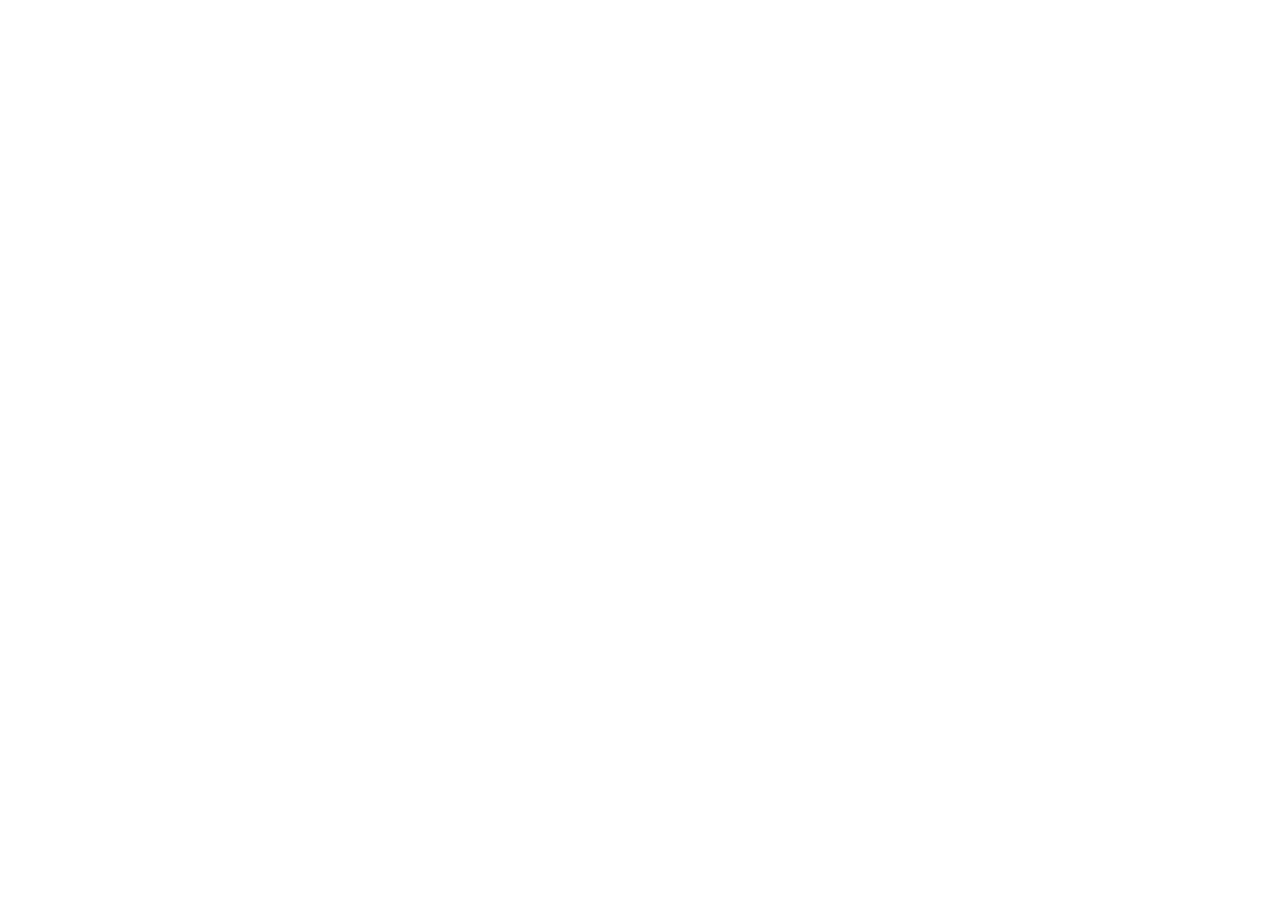
==== index.html @ 8f483d6b "chore: initialize project structure and configuration Set up the core project boilerplate, including" ====
<!doctype html>
<html lang="en">
  <head>
    <meta charset="UTF-8" />
    <meta name="viewport" content="width=device-width, initial-scale=1.0" />
    <title>Social Sales Starter — Free 7-Lesson Course</title>
    <meta
      name="description"
      content="A free, practical 7-lesson self-paced course on selling with social media. Written lessons, audio playback, and interactive practice tools by Nsengiyumva Bruce of Bruce Digital 360, Kigali."
    />
    <meta name="author" content="Nsengiyumva Bruce" />
    <meta property="og:title" content="Social Sales Starter" />
    <meta
      property="og:description"
      content="A free, practical 7-lesson course on selling with social media. Read it, listen to it, and build your sales system."
    />
    <meta property="og:type" content="website" />
    <meta name="twitter:card" content="summary_large_image" />
    <link
      rel="icon"
      href="data:image/svg+xml,%3Csvg xmlns=%27http://www.w3.org/2000/svg%27 viewBox=%270 0 64 64%27%3E%3Crect width=%2764%27 height=%2764%27 rx=%2714%27 fill=%27%231B4FB8%27/%3E%3Ctext x=%2732%27 y=%2745%27 font-size=%2738%27 font-family=%27Arial,sans-serif%27 font-weight=%27700%27 text-anchor=%27middle%27 fill=%27white%27%3EB%3C/text%3E%3C/svg%3E"
    />
    <link rel="preconnect" href="https://fonts.googleapis.com" />
    <link rel="preconnect" href="https://fonts.gstatic.com" crossorigin />
    <link
      href="https://fonts.googleapis.com/css2?family=Bricolage+Grotesque:opsz,wght@12..96,600;12..96,700;12..96,800&family=IBM+Plex+Mono:wght@400;500;600&family=Plus+Jakarta+Sans:wght@400;500;600;700&display=swap"
      rel="stylesheet"
    />
  </head>
  <body>
    <div id="root"></div>
    <script type="module" src="/src/main.tsx"></script>
  </body>
</html>
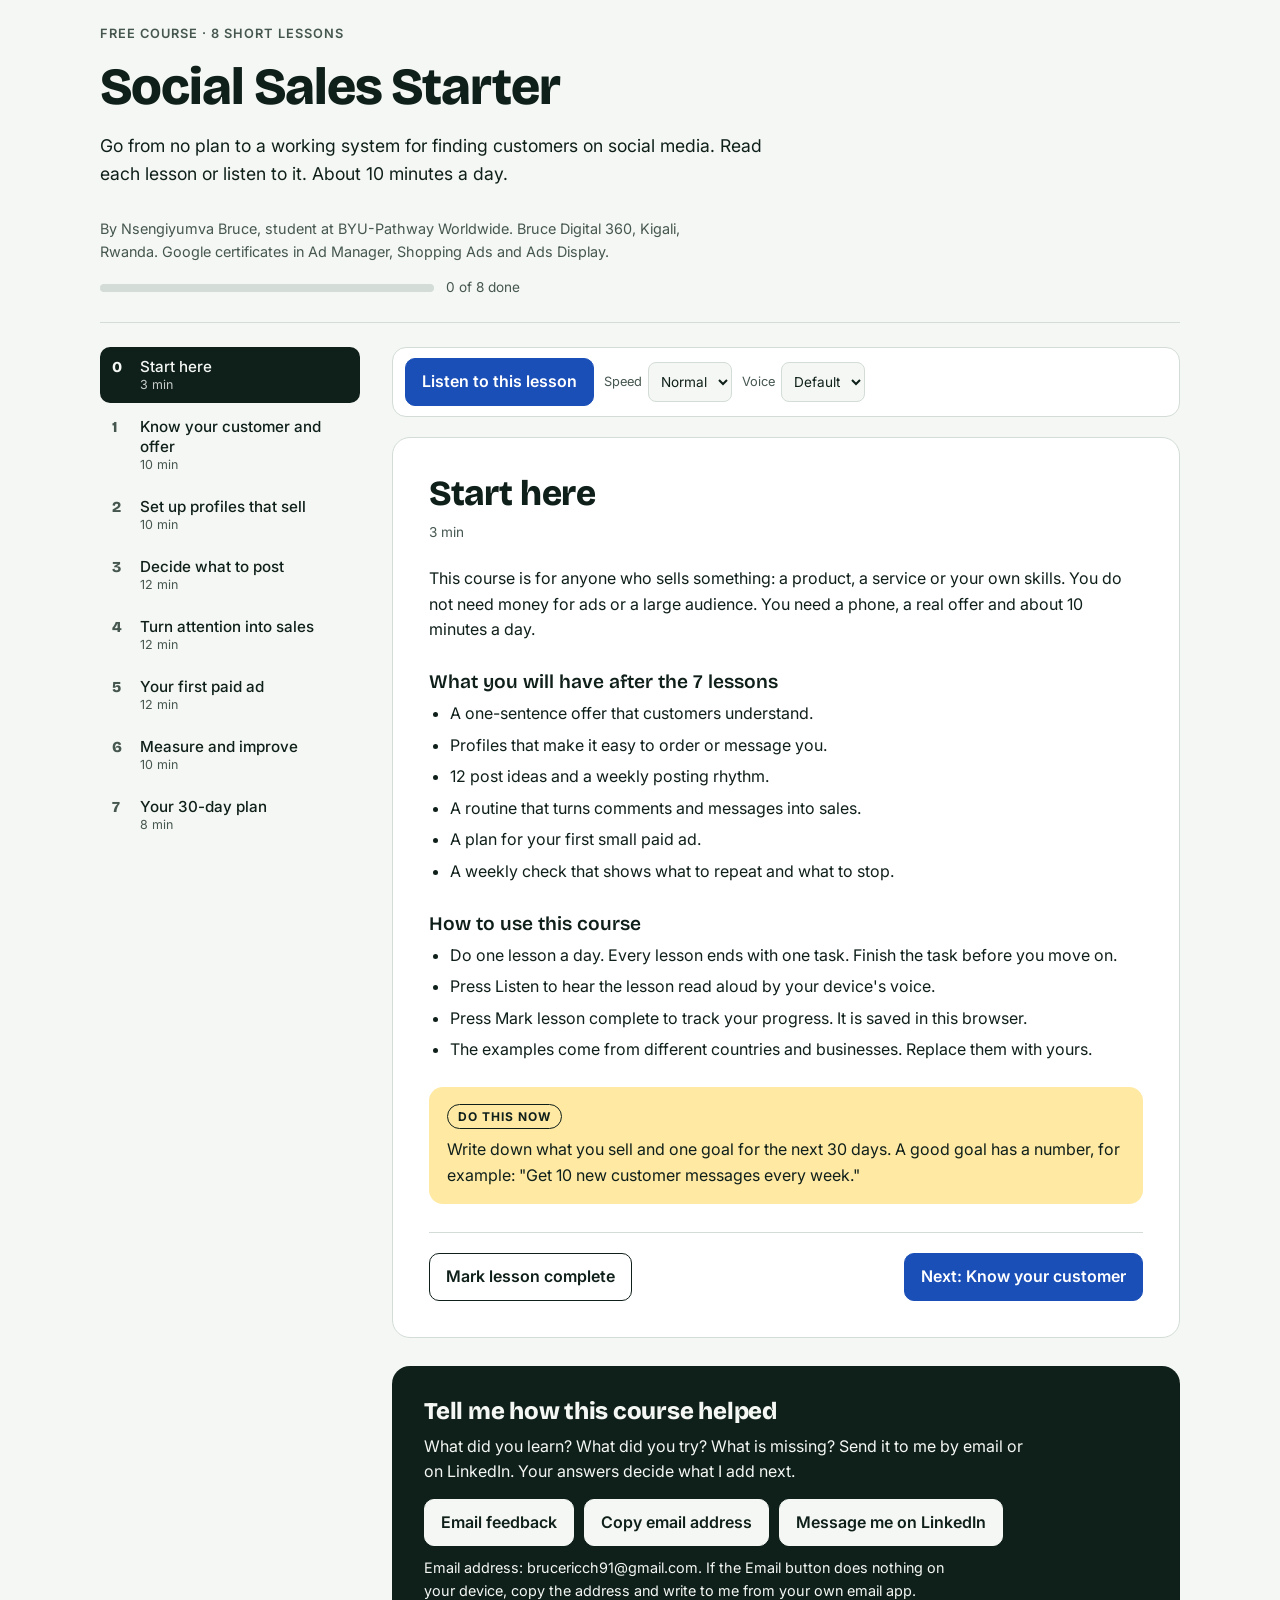
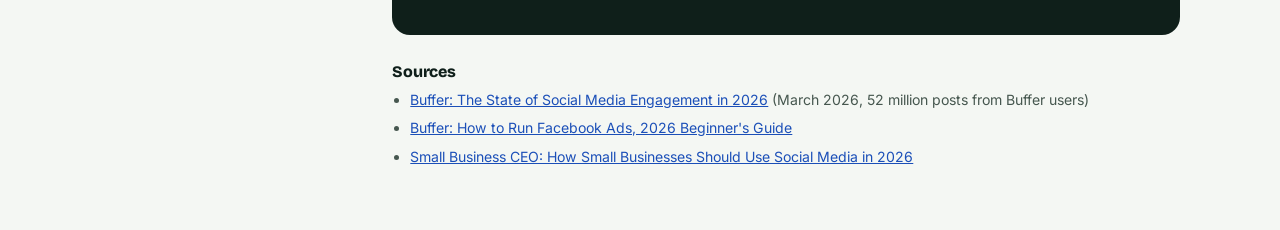
==== commit d296f599: "Add files via upload" ====
--- a/index.html
+++ b/index.html
@@ -1,34 +1,836 @@
 <!doctype html>
 <html lang="en">
-  <head>
-    <meta charset="UTF-8" />
-    <meta name="viewport" content="width=device-width, initial-scale=1.0" />
-    <title>Social Sales Starter — Free 7-Lesson Course</title>
-    <meta
-      name="description"
-      content="A free, practical 7-lesson self-paced course on selling with social media. Written lessons, audio playback, and interactive practice tools by Nsengiyumva Bruce of Bruce Digital 360, Kigali."
-    />
-    <meta name="author" content="Nsengiyumva Bruce" />
-    <meta property="og:title" content="Social Sales Starter" />
-    <meta
-      property="og:description"
-      content="A free, practical 7-lesson course on selling with social media. Read it, listen to it, and build your sales system."
-    />
-    <meta property="og:type" content="website" />
-    <meta name="twitter:card" content="summary_large_image" />
-    <link
-      rel="icon"
-      href="data:image/svg+xml,%3Csvg xmlns=%27http://www.w3.org/2000/svg%27 viewBox=%270 0 64 64%27%3E%3Crect width=%2764%27 height=%2764%27 rx=%2714%27 fill=%27%231B4FB8%27/%3E%3Ctext x=%2732%27 y=%2745%27 font-size=%2738%27 font-family=%27Arial,sans-serif%27 font-weight=%27700%27 text-anchor=%27middle%27 fill=%27white%27%3EB%3C/text%3E%3C/svg%3E"
-    />
-    <link rel="preconnect" href="https://fonts.googleapis.com" />
-    <link rel="preconnect" href="https://fonts.gstatic.com" crossorigin />
-    <link
-      href="https://fonts.googleapis.com/css2?family=Bricolage+Grotesque:opsz,wght@12..96,600;12..96,700;12..96,800&family=IBM+Plex+Mono:wght@400;500;600&family=Plus+Jakarta+Sans:wght@400;500;600;700&display=swap"
-      rel="stylesheet"
-    />
-  </head>
-  <body>
-    <div id="root"></div>
-    <script type="module" src="/src/main.tsx"></script>
-  </body>
+<head>
+<meta charset="utf-8">
+<meta name="viewport" content="width=device-width,initial-scale=1">
+<meta name="description" content="A free 8-lesson course on selling with social media. Written lessons, audio playback and practice tools, by Nsengiyumva Bruce of Bruce Digital 360, Kigali.">
+<meta name="author" content="Nsengiyumva Bruce">
+<meta property="og:type" content="website">
+<meta property="og:title" content="Social Sales Starter">
+<meta property="og:description" content="A free 8-lesson course on selling with social media. Read it or listen to it.">
+<meta name="twitter:card" content="summary">
+<meta name="theme-color" content="#0F1F1A">
+<link rel="icon" href="data:image/svg+xml,%3Csvg xmlns=%27http://www.w3.org/2000/svg%27 viewBox=%270 0 64 64%27%3E%3Crect width=%2764%27 height=%2764%27 rx=%2714%27 fill=%27%231B4FB8%27/%3E%3Ctext x=%2732%27 y=%2745%27 font-size=%2738%27 font-family=%27Arial,sans-serif%27 font-weight=%27700%27 text-anchor=%27middle%27 fill=%27white%27%3EB%3C/text%3E%3C/svg%3E">
+<style>:root{color-scheme:light}[hidden]{display:none!important}img{max-width:100%}</style>
+<title>Social Sales Starter</title>
+<link rel="stylesheet" href="https://fonts.googleapis.com/css2?family=Bricolage+Grotesque:opsz,wght@12..96,600;800&family=Inter:wght@400;500;600&display=swap">
+<style>
+/* Layout: a course shell. Lesson list on the left (a scrolling strip on phones), one lesson at a time on the right, listen bar above it. */
+:root{
+  --bg:#F4F7F3;
+  --surface:#FFFFFF;
+  --ink:#0F1F1A;
+  --muted:#46574F;
+  --line:#D3DCD6;
+  --accent:#1B4FB8;
+  --accent-ink:#FFFFFF;
+  --sun:#FFE9A3;
+  --sun-ink:#0F1F1A;
+  --leaf:#1E6F46;
+  --leaf-soft:#DDF1E5;
+  --warn:#9A3412;
+  --warn-soft:#FDE8DC;
+  --f-display:'Bricolage Grotesque','Segoe UI',system-ui,sans-serif;
+  --f-body:'Inter','Segoe UI',system-ui,-apple-system,sans-serif;
+}
+@media (prefers-color-scheme: dark){
+  :root:not([data-theme="light"]){
+    --bg:#0C1512;--surface:#141F1B;--ink:#EAF1ED;--muted:#A6B6AE;--line:#27372F;
+    --accent:#8FB3FF;--accent-ink:#0C1512;--sun:#3B3312;--sun-ink:#F6EBC0;
+    --leaf:#6EDBA2;--leaf-soft:#12301F;--warn:#FFB38A;--warn-soft:#3A1D0F;
+    color-scheme:dark;
+  }
+}
+:root[data-theme="dark"]{
+  --bg:#0C1512;--surface:#141F1B;--ink:#EAF1ED;--muted:#A6B6AE;--line:#27372F;
+  --accent:#8FB3FF;--accent-ink:#0C1512;--sun:#3B3312;--sun-ink:#F6EBC0;
+  --leaf:#6EDBA2;--leaf-soft:#12301F;--warn:#FFB38A;--warn-soft:#3A1D0F;
+  color-scheme:dark;
+}
+*{box-sizing:border-box}
+body{
+  background:var(--bg);color:var(--ink);
+  font-family:var(--f-body);font-size:16px;line-height:1.6;
+  margin:0;
+  padding-left:max(16px,env(safe-area-inset-left,0px));
+  padding-right:max(16px,env(safe-area-inset-right,0px));
+  padding-block:24px 48px;
+}
+.wrap{max-width:1080px;margin:0 auto}
+h1,h2,h3{font-family:var(--f-display);line-height:1.15;text-wrap:balance;margin:0}
+h1{font-size:clamp(2rem,5vw,3.25rem);font-weight:800;letter-spacing:-0.02em}
+h2{font-size:clamp(1.6rem,3.4vw,2.2rem);font-weight:800;letter-spacing:-0.01em}
+h3{font-size:1.2rem;font-weight:600;margin-top:28px;margin-bottom:8px}
+p{margin:0 0 14px}
+ul,ol{margin:0 0 14px;padding-left:1.3em}
+li{margin-bottom:6px}
+a{color:var(--accent)}
+:focus-visible{outline:3px solid var(--accent);outline-offset:2px;border-radius:4px}
+h2:focus{outline:none}
+
+/* header */
+.top{display:grid;gap:14px;padding-bottom:24px;border-bottom:1px solid var(--line);margin-bottom:24px}
+.kicker{font-size:.8rem;font-weight:600;letter-spacing:.08em;text-transform:uppercase;color:var(--muted)}
+.lead{font-size:1.1rem;max-width:62ch;color:var(--ink)}
+.byline{font-size:.9rem;color:var(--muted);max-width:70ch;margin:0}
+.progress{display:flex;align-items:center;gap:12px;max-width:420px}
+.bar{flex:1;height:8px;border-radius:99px;background:var(--line);overflow:hidden}
+.bar i{display:block;height:100%;width:0;background:var(--leaf);transition:width .3s}
+.progress span{font-size:.85rem;color:var(--muted);white-space:nowrap}
+
+/* shell */
+.shell{display:grid;grid-template-columns:260px minmax(0,1fr);gap:32px;align-items:start}
+.toc{position:sticky;top:calc(16px + env(safe-area-inset-top,0px))}
+.toc ol{list-style:none;margin:0;padding:0;display:grid;gap:4px}
+.toc li{margin:0}
+.toc a{display:flex;gap:10px;align-items:baseline;padding:10px 12px;border-radius:10px;text-decoration:none;color:var(--ink);font-weight:500;font-size:.95rem;line-height:1.3;min-height:44px}
+.toc a:hover{background:var(--surface)}
+.toc a .n{font-family:var(--f-display);font-weight:800;color:var(--muted);min-width:1.2em}
+.toc a.on{background:var(--ink);color:var(--bg)}
+.toc a.on .n{color:var(--bg)}
+.toc a.finished .n::after{content:"";}
+.toc a.finished{box-shadow:inset 0 -3px 0 var(--leaf)}
+.toc small{display:block;font-weight:400;color:var(--muted);font-size:.78rem}
+.toc a.on small{color:var(--bg);opacity:.8}
+
+/* listen bar */
+.listen{display:flex;flex-wrap:wrap;gap:10px;align-items:center;background:var(--surface);border:1px solid var(--line);border-radius:14px;padding:10px 12px;margin-bottom:20px}
+.listen label{font-size:.8rem;color:var(--muted);display:flex;align-items:center;gap:6px}
+.listen select{font:inherit;font-size:.85rem;color:var(--ink);background:var(--bg);border:1px solid var(--line);border-radius:8px;padding:8px;max-width:200px;min-height:40px}
+.btn{font:inherit;font-weight:600;border-radius:10px;padding:10px 16px;min-height:44px;cursor:pointer;border:1px solid var(--ink);background:var(--surface);color:var(--ink)}
+.btn.primary{background:var(--accent);border-color:var(--accent);color:var(--accent-ink)}
+.btn:hover{filter:brightness(.96)}
+.btn[aria-pressed="true"]{background:var(--ink);color:var(--bg)}
+
+/* lesson */
+article{background:var(--surface);border:1px solid var(--line);border-radius:18px;padding:clamp(18px,4vw,36px)}
+.meta{display:flex;gap:10px;flex-wrap:wrap;color:var(--muted);font-size:.85rem;margin:8px 0 22px}
+.reading{background:var(--sun);color:var(--sun-ink);border-radius:6px;box-shadow:0 0 0 4px var(--sun)}
+.do{background:var(--sun);color:var(--sun-ink);border-radius:14px;padding:16px 18px;margin:24px 0}
+.do .tag{display:inline-block;font-size:.75rem;font-weight:700;letter-spacing:.08em;text-transform:uppercase;border:1.5px solid currentColor;border-radius:99px;padding:2px 10px;margin-bottom:8px}
+.do p:last-child,.do ul:last-child{margin-bottom:0}
+.note{font-size:.88rem;color:var(--muted)}
+.example{background:var(--bg);border:1px dashed var(--line);border-radius:12px;padding:12px 14px;margin:0 0 14px}
+.tool{background:var(--bg);border:1px solid var(--line);border-radius:14px;padding:16px;margin:20px 0}
+.tool h4{font-family:var(--f-display);font-size:1.05rem;margin:0 0 4px}
+.tool .hint{font-size:.82rem;color:var(--muted);margin-bottom:12px}
+.fields{display:grid;grid-template-columns:repeat(auto-fit,minmax(170px,1fr));gap:12px;margin-bottom:12px}
+.fields label{display:grid;gap:4px;font-size:.82rem;font-weight:600;min-width:0}
+.fields input{font:inherit;font-weight:400;color:var(--ink);background:var(--surface);border:1px solid var(--line);border-radius:8px;padding:10px;min-height:44px;width:100%}
+.out{background:var(--surface);border:1px solid var(--line);border-radius:12px;padding:12px 14px;font-weight:600}
+.results{display:grid;grid-template-columns:repeat(auto-fit,minmax(150px,1fr));gap:10px}
+.results div{background:var(--surface);border:1px solid var(--line);border-radius:12px;padding:10px 14px}
+.results b{display:block;font-family:var(--f-display);font-size:1.6rem;font-variant-numeric:tabular-nums}
+.results span{font-size:.8rem;color:var(--muted)}
+.check{display:flex;gap:10px;align-items:flex-start;margin-bottom:8px}
+.check input{width:22px;height:22px;margin-top:2px;flex:none;accent-color:var(--accent)}
+.check label{cursor:pointer}
+.week{background:var(--bg);border:1px solid var(--line);border-radius:14px;padding:14px 16px;margin-bottom:12px}
+.week h3{margin:0 0 8px;font-size:1.05rem}
+
+/* quiz */
+.quiz{border:1px solid var(--line);border-radius:14px;padding:16px;margin:24px 0}
+.quiz .q{font-weight:600;margin-bottom:10px}
+.quiz .tagq{font-size:.75rem;font-weight:700;letter-spacing:.08em;text-transform:uppercase;color:var(--muted);display:block;margin-bottom:4px}
+.opts{display:grid;gap:8px}
+.opt{font:inherit;text-align:left;color:var(--ink);background:var(--bg);border:1.5px solid var(--line);border-radius:10px;padding:10px 14px;min-height:44px;cursor:pointer}
+.opt:hover:not(:disabled){border-color:var(--ink)}
+.opt.ok{background:var(--leaf-soft);border-color:var(--leaf);color:var(--ink)}
+.opt.no{background:var(--warn-soft);border-color:var(--warn);color:var(--ink);text-decoration:line-through}
+.opt:disabled{cursor:default}
+.fb{margin:10px 0 0;font-size:.92rem}
+
+.lessonnav{display:flex;flex-wrap:wrap;gap:10px;justify-content:space-between;align-items:center;margin-top:28px;padding-top:20px;border-top:1px solid var(--line)}
+.lessonnav a.btn{text-decoration:none;display:inline-flex;align-items:center}
+.done-btn[aria-pressed="true"]{background:var(--leaf);border-color:var(--leaf);color:var(--bg)}
+
+/* feedback + sources */
+.feedback{margin-top:28px;background:var(--ink);color:var(--bg);border-radius:18px;padding:clamp(18px,4vw,32px)}
+.feedback h2{font-size:1.5rem}
+.feedback p{max-width:60ch;margin-top:8px}
+.feedback .row{display:flex;flex-wrap:wrap;gap:10px;margin-top:14px}
+.feedback .btn{background:var(--bg);color:var(--ink);border-color:var(--bg)}
+.feedback a.btn{text-decoration:none;display:inline-flex;align-items:center}
+.feedback .msg{font-size:.9rem;margin-top:10px;margin-bottom:0}
+.sources{margin-top:28px;font-size:.88rem;color:var(--muted)}
+.sources h2{font-size:1rem;color:var(--ink);margin-bottom:8px}
+
+@media (max-width:860px){
+  .shell{grid-template-columns:minmax(0,1fr);gap:20px}
+  .toc{position:static;overflow-x:auto;padding-bottom:6px}
+  .toc ol{display:flex;gap:8px;width:max-content}
+  .toc a{background:var(--surface);border:1px solid var(--line);white-space:nowrap}
+  .toc small{display:none}
+}
+@media (prefers-reduced-motion:reduce){.bar i{transition:none}}
+</style>
+
+</head>
+<body>
+<div class="wrap">
+<header class="top">
+  <span class="kicker">Free course · 8 short lessons</span>
+  <h1>Social Sales Starter</h1>
+  <p class="lead">Go from no plan to a working system for finding customers on social media. Read each lesson or listen to it. About 10 minutes a day.</p>
+  <p class="byline">By Nsengiyumva Bruce, student at BYU-Pathway Worldwide. Bruce Digital 360, Kigali, Rwanda. Google certificates in Ad Manager, Shopping Ads and Ads Display.</p>
+  <div class="progress" aria-live="polite"><div class="bar" aria-hidden="true"><i id="bar"></i></div><span id="ptext">0 of 8 done</span></div>
+</header>
+
+<div class="shell">
+<nav class="toc" aria-label="Lessons">
+  <ol>
+    <li><a href="#start"><span class="n">0</span><span>Start here<small>3 min</small></span></a></li>
+    <li><a href="#lesson-1"><span class="n">1</span><span>Know your customer and offer<small>10 min</small></span></a></li>
+    <li><a href="#lesson-2"><span class="n">2</span><span>Set up profiles that sell<small>10 min</small></span></a></li>
+    <li><a href="#lesson-3"><span class="n">3</span><span>Decide what to post<small>12 min</small></span></a></li>
+    <li><a href="#lesson-4"><span class="n">4</span><span>Turn attention into sales<small>12 min</small></span></a></li>
+    <li><a href="#lesson-5"><span class="n">5</span><span>Your first paid ad<small>12 min</small></span></a></li>
+    <li><a href="#lesson-6"><span class="n">6</span><span>Measure and improve<small>10 min</small></span></a></li>
+    <li><a href="#lesson-7"><span class="n">7</span><span>Your 30-day plan<small>8 min</small></span></a></li>
+  </ol>
+</nav>
+
+<main>
+<div class="listen no-say" id="listen" hidden>
+  <button type="button" class="btn primary" id="listenBtn" aria-pressed="false">Listen to this lesson</button>
+  <label for="rate">Speed
+    <select id="rate"><option value="0.85">Slow</option><option value="1" selected>Normal</option><option value="1.15">Fast</option></select>
+  </label>
+  <label for="voice">Voice
+    <select id="voice"><option value="">Default</option></select>
+  </label>
+</div>
+
+<!-- LESSON 0 -->
+<article id="start" tabindex="-1">
+  <h2 tabindex="-1">Start here</h2>
+  <div class="meta"><span>3 min</span></div>
+  <p>This course is for anyone who sells something: a product, a service or your own skills. You do not need money for ads or a large audience. You need a phone, a real offer and about 10 minutes a day.</p>
+  <h3>What you will have after the 7 lessons</h3>
+  <ul>
+    <li>A one-sentence offer that customers understand.</li>
+    <li>Profiles that make it easy to order or message you.</li>
+    <li>12 post ideas and a weekly posting rhythm.</li>
+    <li>A routine that turns comments and messages into sales.</li>
+    <li>A plan for your first small paid ad.</li>
+    <li>A weekly check that shows what to repeat and what to stop.</li>
+  </ul>
+  <h3>How to use this course</h3>
+  <ul>
+    <li>Do one lesson a day. Every lesson ends with one task. Finish the task before you move on.</li>
+    <li>Press Listen to hear the lesson read aloud by your device's voice.</li>
+    <li>Press Mark lesson complete to track your progress. It is saved in this browser.</li>
+    <li>The examples come from different countries and businesses. Replace them with yours.</li>
+  </ul>
+  <div class="do"><span class="tag">Do this now</span>
+    <p>Write down what you sell and one goal for the next 30 days. A good goal has a number, for example: "Get 10 new customer messages every week."</p>
+  </div>
+  <div class="lessonnav no-say">
+    <button type="button" class="btn done-btn" data-lesson="start" aria-pressed="false">Mark lesson complete</button>
+    <a class="btn primary" href="#lesson-1">Next: Know your customer</a>
+  </div>
+</article>
+
+<!-- LESSON 1 -->
+<article id="lesson-1" tabindex="-1" hidden>
+  <h2 tabindex="-1">Know your customer and your offer</h2>
+  <div class="meta"><span>Lesson 1 of 7</span><span>10 min</span></div>
+  <p>Most posts fail because they speak to everyone. When you try to reach everyone, nobody feels the post is meant for them. Start with one type of customer.</p>
+  <h3>Describe one customer</h3>
+  <ul>
+    <li>Who are they? Think of age, job and place.</li>
+    <li>What problem do they want solved?</li>
+    <li>Which app do they already open every day?</li>
+  </ul>
+  <h3>Write your offer in one sentence</h3>
+  <p>Use this pattern: I help [who] get [result] with [what you sell].</p>
+  <div class="example"><p><strong>Example:</strong> I help small cafés get more walk-in customers with eye-catching Instagram posts.</p><p style="margin:0"><strong>Example:</strong> I help office workers in Nairobi get tailored shirts delivered in one week.</p></div>
+  <div class="tool no-say">
+    <h4>Offer builder</h4>
+    <p class="hint">Example values are filled in. Replace them with your own.</p>
+    <div class="fields">
+      <label for="of-who">Who you help<input id="of-who" type="text" value="small cafés" autocomplete="off"></label>
+      <label for="of-res">The result they get<input id="of-res" type="text" value="more walk-in customers" autocomplete="off"></label>
+      <label for="of-what">What you sell<input id="of-what" type="text" value="eye-catching Instagram posts" autocomplete="off"></label>
+    </div>
+    <p class="out" id="offer-out" style="margin-bottom:10px"></p>
+    <button type="button" class="btn" data-copy="offer-out">Copy sentence</button>
+  </div>
+  <h3>Choose where to start</h3>
+  <p>Pick one or two platforms, not five. Go where your customer already spends time.</p>
+  <ul>
+    <li><strong>WhatsApp and Facebook:</strong> good for local customers who like to chat before they buy.</li>
+    <li><strong>Instagram:</strong> good for products that look good in photos, such as food, fashion, beauty and crafts.</li>
+    <li><strong>TikTok:</strong> short videos that can reach people who do not follow you yet.</li>
+    <li><strong>LinkedIn:</strong> good for services, business customers and professional skills.</li>
+  </ul>
+  <div class="do"><span class="tag">Do this now</span>
+    <p>Write your customer description and your offer sentence. Choose your first platform.</p>
+  </div>
+  <div class="quiz no-say" data-quiz data-explain="It names who you help, the result they get and what you sell. The other two could describe any business.">
+    <span class="tagq">Check yourself</span>
+    <p class="q">Which offer sentence is strongest?</p>
+    <div class="opts">
+      <button type="button" class="opt">We sell good quality products for everyone.</button>
+      <button type="button" class="opt" data-ok="1">I help busy parents in Kigali get fresh lunch boxes delivered before noon.</button>
+      <button type="button" class="opt">Best prices. Follow us for more!</button>
+    </div>
+    <p class="fb" hidden></p>
+  </div>
+  <div class="lessonnav no-say">
+    <a class="btn" href="#start">Back</a>
+    <button type="button" class="btn done-btn" data-lesson="lesson-1" aria-pressed="false">Mark lesson complete</button>
+    <a class="btn primary" href="#lesson-2">Next: Set up profiles</a>
+  </div>
+</article>
+
+<!-- LESSON 2 -->
+<article id="lesson-2" tabindex="-1" hidden>
+  <h2 tabindex="-1">Set up profiles that sell</h2>
+  <div class="meta"><span>Lesson 2 of 7</span><span>10 min</span></div>
+  <p>When someone likes one of your posts, the next thing they do is open your profile. If it is unclear, they leave. A good profile answers three questions in five seconds: what do you sell, who is it for and how do I order?</p>
+  <h3>The five parts of a strong profile</h3>
+  <ul>
+    <li><strong>Name and photo:</strong> use the same name and the same logo or face photo on every platform so people recognise you.</li>
+    <li><strong>Bio:</strong> say what you sell, who it is for, where you work and how to order.</li>
+    <li><strong>One link:</strong> send people to the place where you want them to go, such as your WhatsApp chat link, your catalog or your website.</li>
+    <li><strong>Contact button:</strong> turn on the call, message or email button so ordering takes one tap.</li>
+    <li><strong>Pinned or featured post:</strong> show your best offer or best customer result at the top.</li>
+  </ul>
+  <div class="example"><p style="margin:0"><strong>Example bio:</strong> Fresh lunch boxes for busy workers in Kigali. Order before 10:00, delivered by 12:00. Tap the link to order on WhatsApp.</p></div>
+  <h3>Use a business account</h3>
+  <p>On Instagram, TikTok and Facebook, switch to a business or professional account. It is free and shows statistics about who sees your posts. You will use those numbers in lesson 6.</p>
+  <h3>Try WhatsApp Business</h3>
+  <p>WhatsApp Business is a free app for small businesses. It lets you add a business profile, a product catalog, quick replies for common questions and labels to organise customers. Features differ between countries, so check WhatsApp's help pages for the current steps.</p>
+  <div class="do"><span class="tag">Do this now</span>
+    <p>Tick each item when your profile has it.</p>
+    <div class="no-say">
+      <div class="check"><input type="checkbox" id="p1" data-key="p1"><label for="p1">Same name and photo on every platform</label></div>
+      <div class="check"><input type="checkbox" id="p2" data-key="p2"><label for="p2">Bio with what I sell, who for, where and how to order</label></div>
+      <div class="check"><input type="checkbox" id="p3" data-key="p3"><label for="p3">One link that leads to ordering</label></div>
+      <div class="check"><input type="checkbox" id="p4" data-key="p4"><label for="p4">Contact button turned on</label></div>
+      <div class="check"><input type="checkbox" id="p5" data-key="p5"><label for="p5">Business account switched on</label></div>
+    </div>
+  </div>
+  <div class="quiz no-say" data-quiz data-explain="It says what you sell, where, how fast and how to order. The other bios give a customer nothing to act on.">
+    <span class="tagq">Check yourself</span>
+    <p class="q">Which bio is best?</p>
+    <div class="opts">
+      <button type="button" class="opt">Welcome to my page.</button>
+      <button type="button" class="opt">Follow for follow.</button>
+      <button type="button" class="opt" data-ok="1">Tailor in Nairobi. Shirts made in 7 days. Tap to chat on WhatsApp.</button>
+    </div>
+    <p class="fb" hidden></p>
+  </div>
+  <div class="lessonnav no-say">
+    <a class="btn" href="#lesson-1">Back</a>
+    <button type="button" class="btn done-btn" data-lesson="lesson-2" aria-pressed="false">Mark lesson complete</button>
+    <a class="btn primary" href="#lesson-3">Next: What to post</a>
+  </div>
+</article>
+
+<!-- LESSON 3 -->
+<article id="lesson-3" tabindex="-1" hidden>
+  <h2 tabindex="-1">Decide what to post</h2>
+  <div class="meta"><span>Lesson 3 of 7</span><span>12 min</span></div>
+  <p>Consistency beats perfection. In a 2026 study of more than 52 million posts, Buffer found that accounts that skipped a week grew followers below their own normal rate, and that posting one or two times a week was clearly better than staying silent. Two or three good posts a week is enough to start, if you can keep it up.</p>
+  <h3>Five kinds of posts</h3>
+  <ul>
+    <li><strong>Show:</strong> your product or service in real use.</li>
+    <li><strong>Teach:</strong> one useful tip your customer can use today.</li>
+    <li><strong>Prove:</strong> customer photos, reviews and results.</li>
+    <li><strong>Behind the scenes:</strong> how you make it and who is on your team.</li>
+    <li><strong>Offer:</strong> a clear invitation to buy or to message you.</li>
+  </ul>
+  <p>A common rule of thumb is about four helpful posts for every one direct offer. It is a guideline, not a law, so test what works for your audience.</p>
+  <h3>Pick the right format</h3>
+  <ul>
+    <li><strong>Carousels</strong> (several slides you swipe): in Buffer's data they had the highest engagement on LinkedIn, about 21.8%, and on Instagram, about 6.9%.</li>
+    <li><strong>Short videos:</strong> on Instagram, Reels reached more people than carousels, while carousels earned more engagement. Videos shot on a phone can work better than polished ones.</li>
+    <li><strong>Photos and text:</strong> still useful, especially on Facebook, where all formats performed close together.</li>
+  </ul>
+  <p class="note">Buffer's data comes from posts scheduled through Buffer, so use the numbers as a guide, not a rule for every country.</p>
+  <h3>A simple post formula</h3>
+  <ul>
+    <li><strong>Hook:</strong> the first line or the first seconds make people stop.</li>
+    <li><strong>Value:</strong> give the tip, the proof or the story.</li>
+    <li><strong>Call to action:</strong> tell people what to do next, for example "Message me to order."</li>
+  </ul>
+  <h3>A weekly rhythm to start with</h3>
+  <ul>
+    <li>Monday: Teach.</li>
+    <li>Wednesday: Show.</li>
+    <li>Friday: Prove, and an Offer every second week.</li>
+  </ul>
+  <h3>Starter ideas</h3>
+  <ul>
+    <li>The three mistakes customers make when buying what you sell.</li>
+    <li>How your product is made, in 30 seconds.</li>
+    <li>A before and after.</li>
+    <li>The question customers ask you most.</li>
+    <li>A customer story, with their permission.</li>
+    <li>Your price list and how to order.</li>
+    <li>Meet the person behind the business.</li>
+    <li>A myth and the fact about your product.</li>
+  </ul>
+  <p>Treat posting time as a test, not a rule. Try two different times for a month and keep the better one.</p>
+  <div class="do"><span class="tag">Do this now</span>
+    <p>Write 12 post ideas: three posts a week for four weeks. Then publish the first one today.</p>
+  </div>
+  <div class="quiz no-say" data-quiz data-explain="Buffer's data shows that posting regularly, even once or twice a week, beats going silent. Waiting for perfect usually means not posting.">
+    <span class="tagq">Check yourself</span>
+    <p class="q">A friend stops posting for two weeks to make one perfect video. What is the better approach?</p>
+    <div class="opts">
+      <button type="button" class="opt">Wait until the video is perfect.</button>
+      <button type="button" class="opt" data-ok="1">Post simple things once or twice a week while you work on the video.</button>
+      <button type="button" class="opt">Post ten times in one day, then stop.</button>
+    </div>
+    <p class="fb" hidden></p>
+  </div>
+  <div class="lessonnav no-say">
+    <a class="btn" href="#lesson-2">Back</a>
+    <button type="button" class="btn done-btn" data-lesson="lesson-3" aria-pressed="false">Mark lesson complete</button>
+    <a class="btn primary" href="#lesson-4">Next: Turn attention into sales</a>
+  </div>
+</article>
+
+<!-- LESSON 4 -->
+<article id="lesson-4" tabindex="-1" hidden>
+  <h2 tabindex="-1">Turn attention into sales</h2>
+  <div class="meta"><span>Lesson 4 of 7</span><span>12 min</span></div>
+  <p>Likes do not pay your bills. Conversations do. This lesson is about what you do after someone shows interest.</p>
+  <h3>Reply to every comment</h3>
+  <p>Buffer found that posts where the account replied to comments had higher engagement than the same account's other posts: about 30% higher on LinkedIn and about 21% higher on Instagram. This shows a link, not proof that replying is the cause. Replying costs nothing, so try it.</p>
+  <ul>
+    <li>Reply within a few hours when you can.</li>
+    <li>Ask a question back to keep the conversation going.</li>
+    <li>Give the price in public when you can, and move details such as address and payment to private messages.</li>
+  </ul>
+  <h3>A simple sales conversation</h3>
+  <ol>
+    <li>Greet the person and thank them.</li>
+    <li>Ask what they need.</li>
+    <li>Recommend one option, not ten.</li>
+    <li>Give the price, the delivery time and how to pay.</li>
+    <li>Ask for the order: "Shall I prepare it for you today?"</li>
+    <li>Follow up after delivery and ask for a review.</li>
+  </ol>
+  <div class="tool no-say">
+    <h4>Three replies you can copy</h4>
+    <p class="hint">Change the words in brackets.</p>
+    <p class="example" id="s1">Hello, thanks for your message. What are you looking for today?</p>
+    <button type="button" class="btn" data-copy="s1" style="margin-bottom:12px">Copy greeting</button>
+    <p class="example" id="s2">The price is [price] and delivery takes [time]. Send me your location and I will confirm the total.</p>
+    <button type="button" class="btn" data-copy="s2" style="margin-bottom:12px">Copy price reply</button>
+    <p class="example" id="s3">Hello, did your order arrive well? If you are happy, could you send me a photo or one sentence about it? I will only post it with your permission.</p>
+    <button type="button" class="btn" data-copy="s3">Copy follow-up</button>
+  </div>
+  <h3>Collect proof</h3>
+  <p>After each happy sale, ask for a photo or a one-sentence review, and ask permission before you post it. Real customer proof is the strongest post you can make.</p>
+  <h3>Track your leads</h3>
+  <p>A notebook or a simple spreadsheet is enough. Use these columns: name, where they came from, what they want, status (new, talking or paid) and the date to follow up.</p>
+  <div class="do"><span class="tag">Do this now</span>
+    <p>Reply to every comment and message from the last seven days. Then start your lead list.</p>
+  </div>
+  <div class="quiz no-say" data-quiz data-explain="A public answer with the price shows you are open and saves the customer a step. Asking for their location moves the sale into a private chat.">
+    <span class="tagq">Check yourself</span>
+    <p class="q">Someone comments "Price?" on your post. What is the best reply?</p>
+    <div class="opts">
+      <button type="button" class="opt">Check your inbox.</button>
+      <button type="button" class="opt" data-ok="1">The price is [price] and delivery takes 2 days. Message me your location and I will confirm.</button>
+      <button type="button" class="opt">Do not reply. They will ask again.</button>
+    </div>
+    <p class="fb" hidden></p>
+  </div>
+  <div class="lessonnav no-say">
+    <a class="btn" href="#lesson-3">Back</a>
+    <button type="button" class="btn done-btn" data-lesson="lesson-4" aria-pressed="false">Mark lesson complete</button>
+    <a class="btn primary" href="#lesson-5">Next: Your first paid ad</a>
+  </div>
+</article>
+
+<!-- LESSON 5 -->
+<article id="lesson-5" tabindex="-1" hidden>
+  <h2 tabindex="-1">Your first paid ad</h2>
+  <div class="meta"><span>Lesson 5 of 7</span><span>12 min</span></div>
+  <p>Ads can speed things up, but only after the basics work. Run an ad when you have a clear offer, a profile that makes ordering easy and a few posts that people responded to. Then put money behind the post that already did best. Paid ads amplify what works. They do not fix what does not.</p>
+  <h3>Steps in Meta Ads Manager</h3>
+  <p>This covers Facebook and Instagram ads.</p>
+  <ol>
+    <li><strong>Prepare:</strong> have a Facebook Page and a payment method added.</li>
+    <li><strong>Choose an objective.</strong> Meta offers six: Awareness, Traffic, Engagement, Leads, App promotion and Sales. Many local businesses start by sending people to a message chat on WhatsApp, Messenger or Instagram.</li>
+    <li><strong>Set the audience:</strong> location, age and language first, then interests. Keep it broad at the start.</li>
+    <li><strong>Set a budget.</strong> The minimum is $1 per day per ad set. Below roughly $5 a day you mostly learn direction, not firm results.</li>
+    <li><strong>Make the ad:</strong> one clear image or short video, short text and always a call-to-action button. Check image sizes so nothing is cropped.</li>
+    <li><strong>Publish and wait.</strong> Review usually takes up to 24 hours. Wait three to seven days before you judge. Day-one results are often misleading.</li>
+  </ol>
+  <p class="note">Menus and names change from time to time. Check Meta's Help Center for the current steps. This course is not affiliated with Meta.</p>
+  <div class="tool no-say">
+    <h4>Test budget calculator</h4>
+    <p class="hint">Example values are filled in. Use your own currency and the cost per click you see in Ads Manager.</p>
+    <div class="fields">
+      <label for="b-day">Budget per day<input id="b-day" type="number" min="0" step="any" value="5"></label>
+      <label for="b-days">Number of days<input id="b-days" type="number" min="1" step="1" value="7"></label>
+      <label for="b-cpc">Cost per click<input id="b-cpc" type="number" min="0" step="any" value="0.5"></label>
+    </div>
+    <div class="results">
+      <div><b id="b-total">-</b><span>Total you will spend</span></div>
+      <div><b id="b-clicks">-</b><span>Estimated clicks</span></div>
+    </div>
+  </div>
+  <p>Cost per click varies widely by country and industry. One US-based figure quoted by Buffer puts the average across industries at $1.72, ranging from $0.45 for apparel to $3.77 for finance. Your local cost may be very different. After the first week, use your own Ads Manager numbers.</p>
+  <h3>Common mistakes</h3>
+  <ul>
+    <li>Starting with no goal.</li>
+    <li>Judging the ad after one day.</li>
+    <li>Spending so little that you learn nothing.</li>
+    <li>Changing many things at once. Change one thing at a time, such as the image or the text, so you know what made the difference.</li>
+  </ul>
+  <div class="do"><span class="tag">Do this now</span>
+    <p>Choose your best post from the last month. Write the goal for a 7-day test and a budget you can afford to lose.</p>
+  </div>
+  <div class="quiz no-say" data-quiz data-explain="Day-one results are often misleading. Give the ad three to seven days, then decide what to change.">
+    <span class="tagq">Check yourself</span>
+    <p class="q">Your ad has run for one day with no sales. What should you do?</p>
+    <div class="opts">
+      <button type="button" class="opt">Delete it and quit ads.</button>
+      <button type="button" class="opt">Triple the budget.</button>
+      <button type="button" class="opt" data-ok="1">Wait three to seven days, then judge the results.</button>
+    </div>
+    <p class="fb" hidden></p>
+  </div>
+  <div class="lessonnav no-say">
+    <a class="btn" href="#lesson-4">Back</a>
+    <button type="button" class="btn done-btn" data-lesson="lesson-5" aria-pressed="false">Mark lesson complete</button>
+    <a class="btn primary" href="#lesson-6">Next: Measure and improve</a>
+  </div>
+</article>
+
+<!-- LESSON 6 -->
+<article id="lesson-6" tabindex="-1" hidden>
+  <h2 tabindex="-1">Measure and improve</h2>
+  <div class="meta"><span>Lesson 6 of 7</span><span>10 min</span></div>
+  <p>You only need a few numbers, and you only need to look at them once a week.</p>
+  <ul>
+    <li><strong>Reach:</strong> how many people saw your post.</li>
+    <li><strong>Engagement:</strong> reactions, comments, shares and saves.</li>
+    <li><strong>Clicks or messages:</strong> people who took a step toward buying.</li>
+    <li><strong>Sales:</strong> the number that pays you.</li>
+  </ul>
+  <h3>Engagement rate</h3>
+  <p>Engagement rate is engagement divided by reach, times 100. Tools define it slightly differently, and some divide by followers. Pick one method and use it every time you compare.</p>
+  <div class="tool no-say">
+    <h4>Engagement rate calculator</h4>
+    <p class="hint">Example values are filled in. Use the numbers from one of your posts.</p>
+    <div class="fields">
+      <label for="e-eng">Engagement (reactions, comments, shares, saves)<input id="e-eng" type="number" min="0" step="1" value="120"></label>
+      <label for="e-reach">Reach (people who saw it)<input id="e-reach" type="number" min="0" step="1" value="2400"></label>
+    </div>
+    <div class="results"><div><b id="e-rate">-</b><span>Engagement rate</span></div></div>
+  </div>
+  <h3>Compare with yourself</h3>
+  <p>Buffer recommends comparing each platform with its own baseline, not with other platforms. For rough context, Buffer's 2025 medians were about 6.1% on LinkedIn, 5.6% on Facebook, 5.5% on Instagram and 4.6% on TikTok. These come from Buffer users, so use them only as background. Your best comparison is your own last month.</p>
+  <h3>The 20-minute weekly review</h3>
+  <ol>
+    <li>Open your statistics for the last seven days.</li>
+    <li>List your three best and three weakest posts.</li>
+    <li>Ask what the best ones had in common: the topic, the format or the first line.</li>
+    <li>Make more of that and stop the weakest kind.</li>
+    <li>Write one change to test next week.</li>
+  </ol>
+  <div class="do"><span class="tag">Do this now</span>
+    <p>Do your first weekly review and write down one change to test.</p>
+  </div>
+  <div class="quiz no-say" data-quiz data-explain="Platforms and accounts differ. Your own past results tell you whether you are improving.">
+    <span class="tagq">Check yourself</span>
+    <p class="q">Your Instagram engagement rate is 3% and a friend's TikTok rate is 6%. What should you do?</p>
+    <div class="opts">
+      <button type="button" class="opt">Move everything to TikTok.</button>
+      <button type="button" class="opt" data-ok="1">Compare your Instagram rate with your own Instagram results from earlier weeks.</button>
+      <button type="button" class="opt">Copy your friend's posts exactly.</button>
+    </div>
+    <p class="fb" hidden></p>
+  </div>
+  <div class="lessonnav no-say">
+    <a class="btn" href="#lesson-5">Back</a>
+    <button type="button" class="btn done-btn" data-lesson="lesson-6" aria-pressed="false">Mark lesson complete</button>
+    <a class="btn primary" href="#lesson-7">Next: Your 30-day plan</a>
+  </div>
+</article>
+
+<!-- LESSON 7 -->
+<article id="lesson-7" tabindex="-1" hidden>
+  <h2 tabindex="-1">Your 30-day plan</h2>
+  <div class="meta"><span>Lesson 7 of 7</span><span>8 min</span></div>
+  <p>This plan puts every lesson together. Tick each item as you finish it. Your ticks are saved in this browser.</p>
+  <div class="no-say">
+    <div class="week"><h3>Week 1: Set up</h3>
+      <div class="check"><input type="checkbox" id="w1a" data-key="w1a"><label for="w1a">Write my offer sentence</label></div>
+      <div class="check"><input type="checkbox" id="w1b" data-key="w1b"><label for="w1b">Fix my profile and switch to a business account</label></div>
+      <div class="check"><input type="checkbox" id="w1c" data-key="w1c"><label for="w1c">Write 12 post ideas</label></div>
+    </div>
+    <div class="week"><h3>Week 2: Post and reply</h3>
+      <div class="check"><input type="checkbox" id="w2a" data-key="w2a"><label for="w2a">Publish three posts</label></div>
+      <div class="check"><input type="checkbox" id="w2b" data-key="w2b"><label for="w2b">Reply to every comment and message</label></div>
+      <div class="check"><input type="checkbox" id="w2c" data-key="w2c"><label for="w2c">Start my lead list</label></div>
+    </div>
+    <div class="week"><h3>Week 3: Try new formats</h3>
+      <div class="check"><input type="checkbox" id="w3a" data-key="w3a"><label for="w3a">Publish one carousel and one short phone video</label></div>
+      <div class="check"><input type="checkbox" id="w3b" data-key="w3b"><label for="w3b">Ask three happy customers for a review</label></div>
+    </div>
+    <div class="week"><h3>Week 4: Test an ad and review</h3>
+      <div class="check"><input type="checkbox" id="w4a" data-key="w4a"><label for="w4a">Run a 7-day ad on my best post</label></div>
+      <div class="check"><input type="checkbox" id="w4b" data-key="w4b"><label for="w4b">Do my weekly review</label></div>
+      <div class="check"><input type="checkbox" id="w4c" data-key="w4c"><label for="w4c">Plan the next 30 days</label></div>
+    </div>
+  </div>
+  <div class="do"><span class="tag">Do this now</span>
+    <p>Pick the date you start Week 1 and put it in your calendar. Then share what you learn in the feedback box below. Your answers decide which lessons I add next.</p>
+  </div>
+  <div class="lessonnav no-say">
+    <a class="btn" href="#lesson-6">Back</a>
+    <button type="button" class="btn done-btn" data-lesson="lesson-7" aria-pressed="false">Mark lesson complete</button>
+    <a class="btn primary" href="#start">Back to start</a>
+  </div>
+</article>
+
+<section class="feedback no-say" id="feedback" aria-labelledby="fbh">
+  <h2 id="fbh">Tell me how this course helped</h2>
+  <p>What did you learn? What did you try? What is missing? Send it to me by email or on LinkedIn. Your answers decide what I add next.</p>
+  <div class="row">
+    <a class="btn" href="mailto:brucericch91@gmail.com?subject=Social%20Sales%20Starter%20feedback">Email feedback</a>
+    <button type="button" class="btn" data-copy="mailAddr">Copy email address</button>
+    <a class="btn" href="https://www.linkedin.com/in/nsengiyumva-bruce-abab3a386" target="_blank" rel="noopener">Message me on LinkedIn</a>
+  </div>
+  <p class="msg">Email address: <span id="mailAddr">brucericch91@gmail.com</span>. If the Email button does nothing on your device, copy the address and write to me from your own email app.</p>
+</section>
+
+<section class="sources no-say">
+  <h2>Sources</h2>
+  <ul>
+    <li><a href="https://buffer.com/resources/state-of-social-media-engagement-2026/" target="_blank" rel="noopener">Buffer: The State of Social Media Engagement in 2026</a> (March 2026, 52 million posts from Buffer users)</li>
+    <li><a href="https://buffer.com/resources/facebook-ads-beginners-guide/" target="_blank" rel="noopener">Buffer: How to Run Facebook Ads, 2026 Beginner's Guide</a></li>
+    <li><a href="https://www.smbceo.com/2026/03/16/how-small-businesses-should-use-social-media-in-2026/" target="_blank" rel="noopener">Small Business CEO: How Small Businesses Should Use Social Media in 2026</a></li>
+  </ul>
+</section>
+</main>
+</div>
+</div>
+
+<script>
+(function(){
+'use strict';
+var IDS=['start','lesson-1','lesson-2','lesson-3','lesson-4','lesson-5','lesson-6','lesson-7'];
+var articles=IDS.map(function(id){return document.getElementById(id)});
+var links=[].slice.call(document.querySelectorAll('.toc a'));
+function sget(k){try{return localStorage.getItem(k)}catch(e){return null}}
+function sset(k,v){try{localStorage.setItem(k,v)}catch(e){}}
+function parse(s,d){try{var v=JSON.parse(s);return v==null?d:v}catch(e){return d}}
+
+/* progress */
+var done=parse(sget('sss-done'),[]);
+if(!Array.isArray(done)) done=[];
+function paintProgress(){
+  var n=IDS.filter(function(id){return done.indexOf(id)>-1}).length;
+  document.getElementById('bar').style.width=(n/IDS.length*100)+'%';
+  document.getElementById('ptext').textContent=n+' of '+IDS.length+' done';
+  links.forEach(function(l){
+    var id=l.getAttribute('href').slice(1);
+    l.classList.toggle('finished',done.indexOf(id)>-1);
+  });
+  [].forEach.call(document.querySelectorAll('.done-btn'),function(b){
+    var on=done.indexOf(b.dataset.lesson)>-1;
+    b.setAttribute('aria-pressed',on?'true':'false');
+    b.textContent=on?'Lesson completed':'Mark lesson complete';
+  });
+}
+[].forEach.call(document.querySelectorAll('.done-btn'),function(b){
+  b.addEventListener('click',function(){
+    var id=b.dataset.lesson,i=done.indexOf(id);
+    if(i>-1) done.splice(i,1); else done.push(id);
+    sset('sss-done',JSON.stringify(done));
+    paintProgress();
+  });
+});
+
+/* saved checkboxes */
+var checks=parse(sget('sss-checks'),{});
+if(typeof checks!=='object'||Array.isArray(checks)) checks={};
+[].forEach.call(document.querySelectorAll('input[data-key]'),function(c){
+  c.checked=!!checks[c.dataset.key];
+  c.addEventListener('change',function(){
+    checks[c.dataset.key]=c.checked;
+    sset('sss-checks',JSON.stringify(checks));
+  });
+});
+
+/* routing */
+var firstRoute=true;
+function route(){
+  var id=(location.hash||'').slice(1);
+  if(IDS.indexOf(id)<0) id='start';
+  stopSpeech();
+  articles.forEach(function(a){a.hidden=(a.id!==id)});
+  links.forEach(function(l){
+    var on=l.getAttribute('href')==='#'+id;
+    l.classList.toggle('on',on);
+    if(on) l.setAttribute('aria-current','page'); else l.removeAttribute('aria-current');
+  });
+  if(!firstRoute){
+    window.scrollTo(0,0);
+    var h=document.getElementById(id).querySelector('h2');
+    if(h) h.focus({preventScroll:true});
+    var on=document.querySelector('.toc a.on');
+    if(on&&on.scrollIntoView){try{on.scrollIntoView({inline:'center',block:'nearest'})}catch(e){}}
+  }
+  firstRoute=false;
+}
+window.addEventListener('hashchange',route);
+
+/* quizzes */
+[].forEach.call(document.querySelectorAll('[data-quiz]'),function(q){
+  var opts=[].slice.call(q.querySelectorAll('.opt'));
+  var fb=q.querySelector('.fb');
+  opts.forEach(function(o){
+    o.addEventListener('click',function(){
+      fb.hidden=false;
+      if(o.dataset.ok==='1'){
+        o.classList.add('ok');
+        fb.textContent='Correct. '+q.dataset.explain;
+        opts.forEach(function(x){x.disabled=true});
+      }else{
+        o.classList.add('no');
+        o.disabled=true;
+        fb.textContent='Not quite. Try another answer.';
+      }
+    });
+  });
+});
+
+/* copy buttons */
+[].forEach.call(document.querySelectorAll('[data-copy]'),function(b){
+  b.addEventListener('click',function(){
+    var src=document.getElementById(b.dataset.copy);
+    var text=src.textContent.trim();
+    var label=b.textContent;
+    function ok(){b.textContent='Copied';setTimeout(function(){b.textContent=label},1500)}
+    function fallback(){
+      try{
+        var r=document.createRange();r.selectNodeContents(src);
+        var s=window.getSelection();s.removeAllRanges();s.addRange(r);
+      }catch(e){}
+      b.textContent='Selected. Press copy';setTimeout(function(){b.textContent=label},2500);
+    }
+    if(navigator.clipboard&&navigator.clipboard.writeText){
+      navigator.clipboard.writeText(text).then(ok,fallback);
+    }else fallback();
+  });
+});
+
+/* tools */
+function val(id){return document.getElementById(id).value.trim()}
+function offer(){
+  var who=val('of-who')||'[who]',res=val('of-res')||'[result]',what=val('of-what')||'[what you sell]';
+  document.getElementById('offer-out').textContent='I help '+who+' get '+res+' with '+what+'.';
+}
+['of-who','of-res','of-what'].forEach(function(id){document.getElementById(id).addEventListener('input',offer)});
+offer();
+
+function money(n){return n.toLocaleString(undefined,{maximumFractionDigits:2})}
+function budget(){
+  var d=parseFloat(val('b-day')),n=parseFloat(val('b-days')),c=parseFloat(val('b-cpc'));
+  var t=(d>=0&&n>=0)?d*n:NaN;
+  document.getElementById('b-total').textContent=isFinite(t)?money(t):'-';
+  document.getElementById('b-clicks').textContent=(isFinite(t)&&c>0)?Math.floor(t/c).toLocaleString():'-';
+}
+['b-day','b-days','b-cpc'].forEach(function(id){document.getElementById(id).addEventListener('input',budget)});
+budget();
+
+function rate(){
+  var e=parseFloat(val('e-eng')),r=parseFloat(val('e-reach'));
+  document.getElementById('e-rate').textContent=(e>=0&&r>0)?(e/r*100).toFixed(1)+'%':'-';
+}
+['e-eng','e-reach'].forEach(function(id){document.getElementById(id).addEventListener('input',rate)});
+rate();
+
+/* listen: the device's built-in voice reads the lesson */
+var tts=('speechSynthesis' in window&&window.SpeechSynthesisUtterance)?window.speechSynthesis:null;
+var listenBar=document.getElementById('listen');
+var listenBtn=document.getElementById('listenBtn');
+var voiceSel=document.getElementById('voice');
+var rateSel=document.getElementById('rate');
+var queue=[],qi=0,token=0,reading=null;
+function setSpeaking(on){
+  listenBtn.setAttribute('aria-pressed',on?'true':'false');
+  listenBtn.textContent=on?'Stop listening':'Listen to this lesson';
+}
+function clearReading(){if(reading){reading.classList.remove('reading');reading=null}}
+function stopSpeech(){
+  token++;
+  if(tts){try{tts.cancel()}catch(e){}}
+  setSpeaking(false);clearReading();
+}
+function voices(){return tts?tts.getVoices().filter(function(v){return /^en/i.test(v.lang)}):[]}
+function loadVoices(){
+  var vs=voices();
+  if(!vs.length) return;
+  var keep=voiceSel.value;
+  voiceSel.innerHTML='';
+  var best=-1;
+  vs.forEach(function(v,i){
+    var o=document.createElement('option');
+    o.value=v.voiceURI;o.textContent=v.name+' ('+v.lang+')';
+    voiceSel.appendChild(o);
+    if(best<0&&/natural|neural|online|enhanced|premium|google/i.test(v.name)) best=i;
+  });
+  if(keep&&vs.some(function(v){return v.voiceURI===keep})) voiceSel.value=keep;
+  else voiceSel.selectedIndex=best>=0?best:0;
+}
+function pick(){
+  var vs=voices();
+  for(var i=0;i<vs.length;i++){if(vs[i].voiceURI===voiceSel.value) return vs[i]}
+  return vs[0]||null;
+}
+function speakNext(my){
+  if(my!==token) return;
+  if(qi>=queue.length){setSpeaking(false);clearReading();return}
+  var el=queue[qi++];
+  clearReading();el.classList.add('reading');reading=el;
+  try{el.scrollIntoView({block:'center',behavior:'smooth'})}catch(e){}
+  var u=new SpeechSynthesisUtterance(el.textContent.replace(/\s+/g,' ').trim());
+  var v=pick();
+  if(v){u.voice=v;u.lang=v.lang}else u.lang='en-US';
+  u.rate=parseFloat(rateSel.value)||1;
+  u.onend=function(){speakNext(my)};
+  u.onerror=function(){if(my===token) speakNext(my)};
+  tts.speak(u);
+}
+function startSpeech(){
+  stopSpeech();
+  var art=articles.filter(function(a){return !a.hidden})[0];
+  if(!art) return;
+  queue=[].slice.call(art.querySelectorAll('h2,h3,p,li')).filter(function(el){
+    return !el.closest('.no-say')&&el.textContent.trim().length>0;
+  });
+  qi=0;
+  var my=++token;
+  setSpeaking(true);
+  speakNext(my);
+}
+if(tts){
+  listenBar.hidden=false;
+  loadVoices();
+  if(tts.addEventListener) tts.addEventListener('voiceschanged',loadVoices);
+  listenBtn.addEventListener('click',function(){
+    if(listenBtn.getAttribute('aria-pressed')==='true') stopSpeech(); else startSpeech();
+  });
+}
+window.addEventListener('pagehide',stopSpeech);
+
+paintProgress();
+route();
+})();
+</script>
+
+</body>
 </html>
